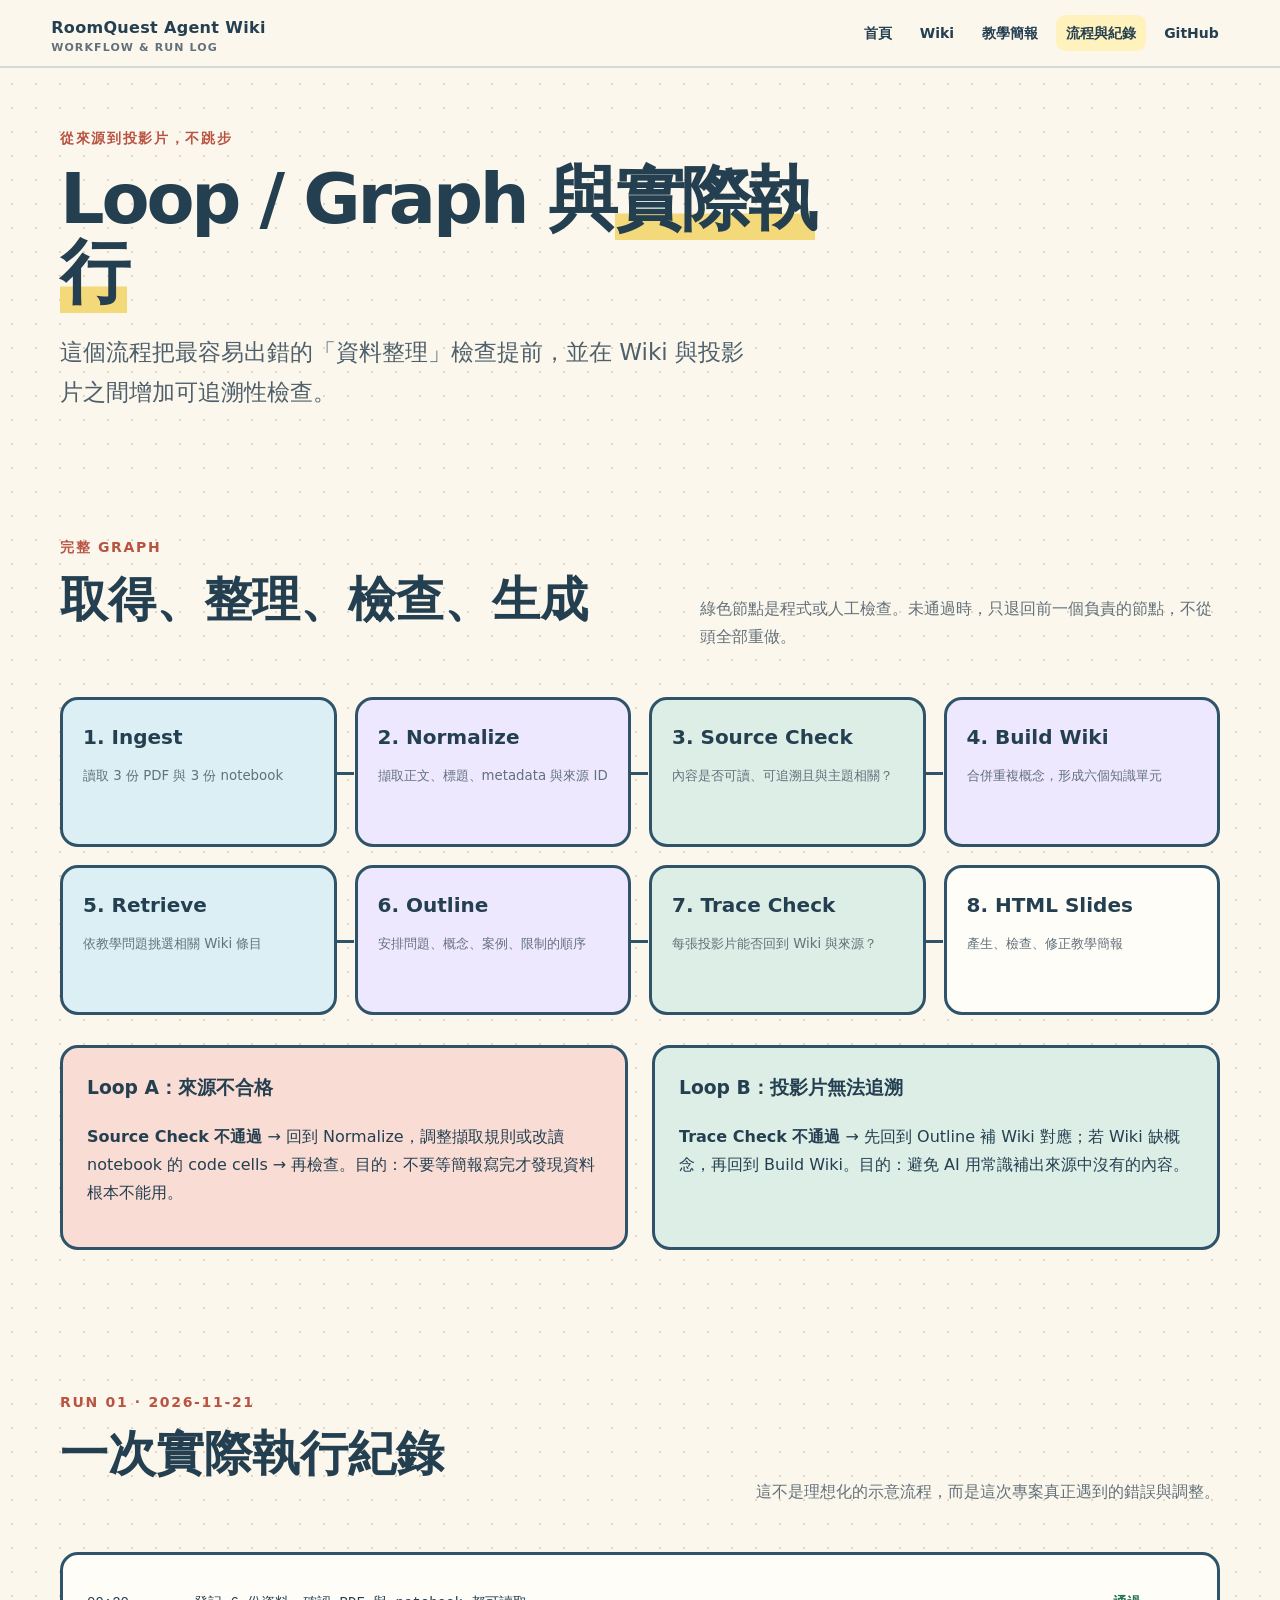
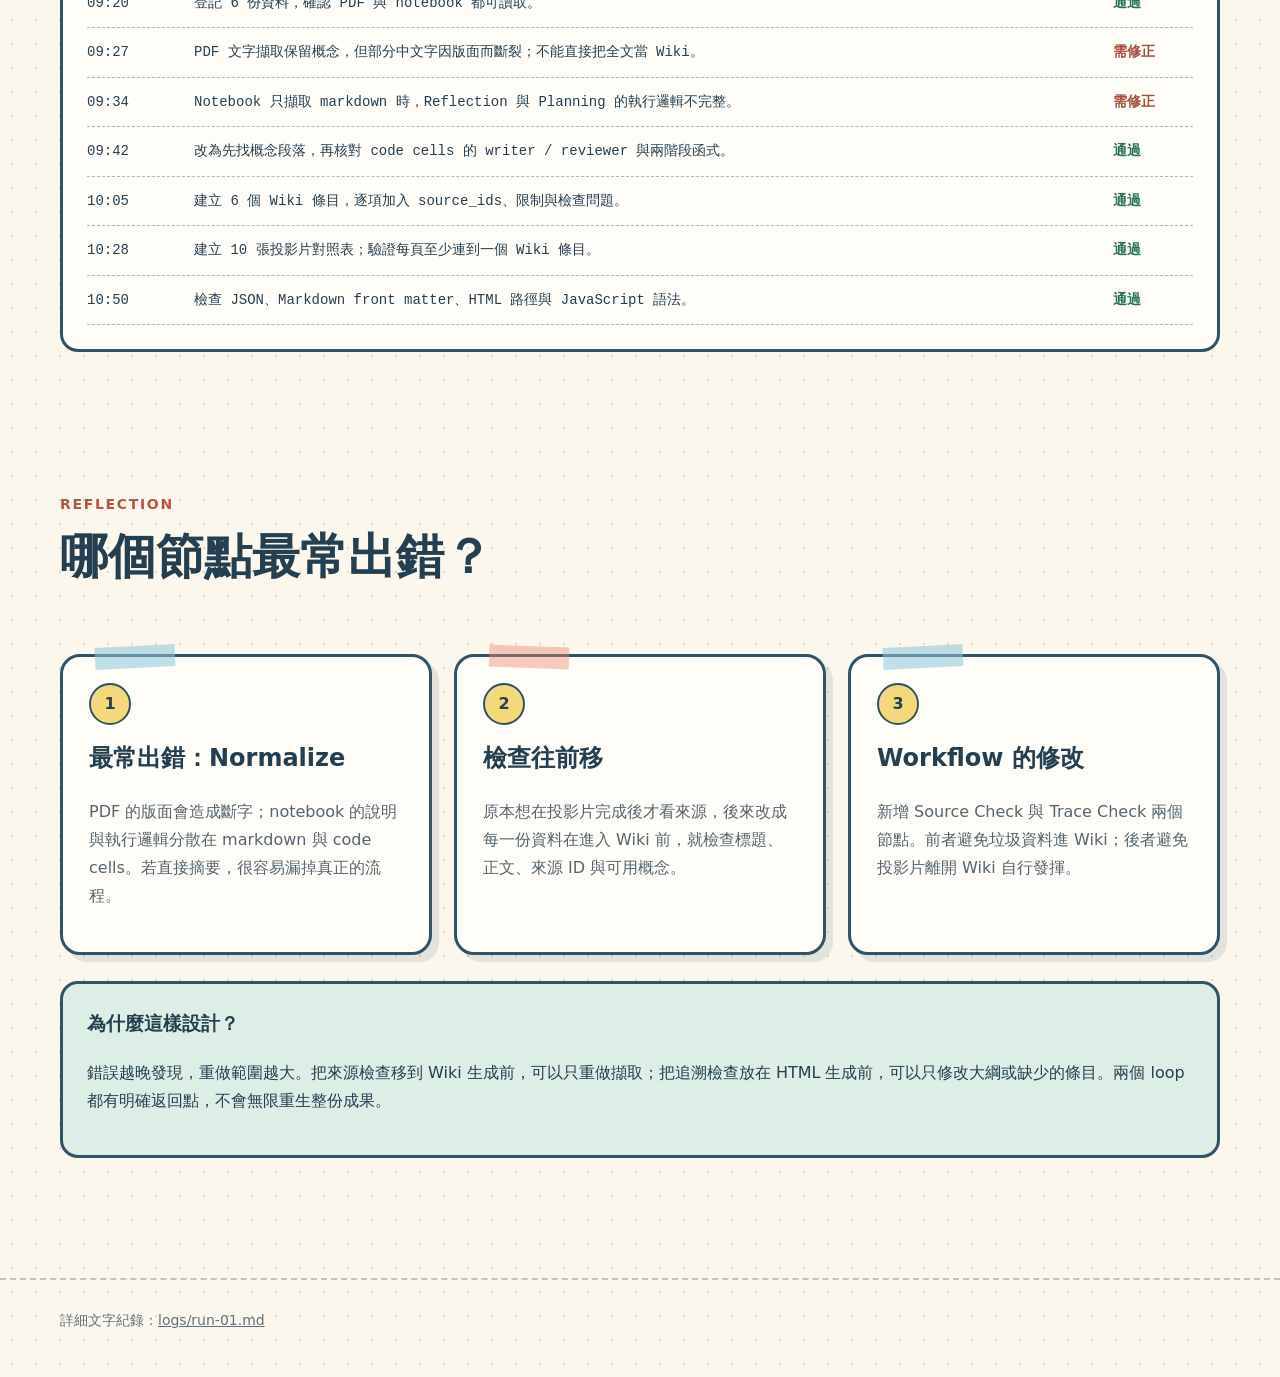
==== workflow.html @ 37bdeba7 "Build LLM Wiki, teaching slides, and workflow report" ====
<!doctype html>
<html lang="zh-Hant">
<head>
  <meta charset="utf-8"><meta name="viewport" content="width=device-width, initial-scale=1">
  <meta name="description" content="RoomQuest Agent Wiki 的 loop、graph、實際執行紀錄與反思。">
  <title>流程與執行紀錄｜RoomQuest Agent Wiki</title><link rel="stylesheet" href="assets/styles.css">
</head>
<body>
  <header class="site-header"><a class="brand" href="index.html">RoomQuest Agent Wiki<small>WORKFLOW & RUN LOG</small></a><nav class="site-nav" aria-label="主要導覽"><a href="index.html">首頁</a><a href="wiki/">Wiki</a><a href="slides.html">教學簡報</a><a href="workflow.html" aria-current="page">流程與紀錄</a><a href="https://github.com/lyixuan0718/roomquest-agent-wiki">GitHub</a></nav></header>
  <main>
    <section class="wrap page-intro"><p class="eyebrow">從來源到投影片，不跳步</p><h1>Loop / Graph 與<span class="mark">實際執行</span></h1><p class="lead">這個流程把最容易出錯的「資料整理」檢查提前，並在 Wiki 與投影片之間增加可追溯性檢查。</p></section>

    <section class="section"><div class="wrap">
      <div class="section-head"><div><p class="eyebrow">完整 graph</p><h2>取得、整理、檢查、生成</h2></div><p class="section-note">綠色節點是程式或人工檢查。未通過時，只退回前一個負責的節點，不從頭全部重做。</p></div>
      <div class="flow">
        <div class="flow-node data"><b>1. Ingest</b><small>讀取 3 份 PDF 與 3 份 notebook</small></div>
        <div class="flow-node ai"><b>2. Normalize</b><small>擷取正文、標題、metadata 與來源 ID</small></div>
        <div class="flow-node check"><b>3. Source Check</b><small>內容是否可讀、可追溯且與主題相關？</small></div>
        <div class="flow-node ai"><b>4. Build Wiki</b><small>合併重複概念，形成六個知識單元</small></div>
        <div class="flow-node data"><b>5. Retrieve</b><small>依教學問題挑選相關 Wiki 條目</small></div>
        <div class="flow-node ai"><b>6. Outline</b><small>安排問題、概念、案例、限制的順序</small></div>
        <div class="flow-node check"><b>7. Trace Check</b><small>每張投影片能否回到 Wiki 與來源？</small></div>
        <div class="flow-node"><b>8. HTML Slides</b><small>產生、檢查、修正教學簡報</small></div>
      </div>
      <div class="loop-panel">
        <article class="note alert"><h3>Loop A：來源不合格</h3><p><b>Source Check 不通過</b> → 回到 Normalize，調整擷取規則或改讀 notebook 的 code cells → 再檢查。目的：不要等簡報寫完才發現資料根本不能用。</p></article>
        <article class="note good"><h3>Loop B：投影片無法追溯</h3><p><b>Trace Check 不通過</b> → 先回到 Outline 補 Wiki 對應；若 Wiki 缺概念，再回到 Build Wiki。目的：避免 AI 用常識補出來源中沒有的內容。</p></article>
      </div>
    </div></section>

    <section class="section"><div class="wrap">
      <div class="section-head"><div><p class="eyebrow">Run 01 · 2026-11-21</p><h2>一次實際執行紀錄</h2></div><p class="section-note">這不是理想化的示意流程，而是這次專案真正遇到的錯誤與調整。</p></div>
      <div class="note log">
        <div class="log-row"><span>09:20</span><span>登記 6 份資料，確認 PDF 與 notebook 都可讀取。</span><span class="status-ok">通過</span></div>
        <div class="log-row"><span>09:27</span><span>PDF 文字擷取保留概念，但部分中文字因版面而斷裂；不能直接把全文當 Wiki。</span><span class="status-fix">需修正</span></div>
        <div class="log-row"><span>09:34</span><span>Notebook 只擷取 markdown 時，Reflection 與 Planning 的執行邏輯不完整。</span><span class="status-fix">需修正</span></div>
        <div class="log-row"><span>09:42</span><span>改為先找概念段落，再核對 code cells 的 writer / reviewer 與兩階段函式。</span><span class="status-ok">通過</span></div>
        <div class="log-row"><span>10:05</span><span>建立 6 個 Wiki 條目，逐項加入 source_ids、限制與檢查問題。</span><span class="status-ok">通過</span></div>
        <div class="log-row"><span>10:28</span><span>建立 10 張投影片對照表；驗證每頁至少連到一個 Wiki 條目。</span><span class="status-ok">通過</span></div>
        <div class="log-row"><span>10:50</span><span>檢查 JSON、Markdown front matter、HTML 路徑與 JavaScript 語法。</span><span class="status-ok">通過</span></div>
      </div>
    </div></section>

    <section class="section"><div class="wrap">
      <div class="section-head"><div><p class="eyebrow">Reflection</p><h2>哪個節點最常出錯？</h2></div></div>
      <div class="cards">
        <article class="card"><span class="num">1</span><h3>最常出錯：Normalize</h3><p>PDF 的版面會造成斷字；notebook 的說明與執行邏輯分散在 markdown 與 code cells。若直接摘要，很容易漏掉真正的流程。</p></article>
        <article class="card"><span class="num">2</span><h3>檢查往前移</h3><p>原本想在投影片完成後才看來源，後來改成每一份資料在進入 Wiki 前，就檢查標題、正文、來源 ID 與可用概念。</p></article>
        <article class="card"><span class="num">3</span><h3>Workflow 的修改</h3><p>新增 Source Check 與 Trace Check 兩個節點。前者避免垃圾資料進 Wiki；後者避免投影片離開 Wiki 自行發揮。</p></article>
      </div>
      <div class="note good" style="margin-top:26px"><h3>為什麼這樣設計？</h3><p>錯誤越晚發現，重做範圍越大。把來源檢查移到 Wiki 生成前，可以只重做擷取；把追溯檢查放在 HTML 生成前，可以只修改大綱或缺少的條目。兩個 loop 都有明確返回點，不會無限重生整份成果。</p></div>
    </div></section>
  </main>
  <footer class="footer"><div class="wrap">詳細文字紀錄：<a href="https://github.com/lyixuan0718/roomquest-agent-wiki/blob/main/logs/run-01.md">logs/run-01.md</a></div></footer>
</body></html>
---- assets/styles.css ----
:root {
  --paper: #fbf7ed;
  --paper-2: #fffdf8;
  --ink: #243f50;
  --muted: #63717a;
  --line: #2f5368;
  --yellow: #f4d97a;
  --yellow-soft: #fff2bd;
  --coral: #e9856f;
  --coral-soft: #f9ddd4;
  --blue: #8fc7dc;
  --blue-soft: #dceff5;
  --green: #83bca5;
  --green-soft: #dceee6;
  --shadow: 7px 7px 0 rgba(47, 83, 104, .12);
  --radius: 20px;
}

* { box-sizing: border-box; }
html { scroll-behavior: smooth; }
body {
  margin: 0;
  color: var(--ink);
  background-color: var(--paper);
  background-image: radial-gradient(#ded6c6 1.3px, transparent 1.3px);
  background-size: 24px 24px;
  font-family: "Noto Sans TC", "PingFang TC", system-ui, sans-serif;
  line-height: 1.75;
}
a { color: inherit; }
button, input { font: inherit; }
button { color: inherit; }
:focus-visible { outline: 4px solid var(--coral); outline-offset: 3px; }

.site-header {
  position: sticky; top: 0; z-index: 20;
  display: flex; align-items: center; justify-content: space-between; gap: 20px;
  min-height: 68px; padding: 10px clamp(18px, 4vw, 56px);
  background: rgba(251, 247, 237, .96); border-bottom: 2px solid rgba(47,83,104,.18);
}
.brand { font-weight: 900; text-decoration: none; letter-spacing: .02em; }
.brand small { display: block; color: var(--muted); font-size: 11px; line-height: 1; letter-spacing: .1em; }
.site-nav { display: flex; flex-wrap: wrap; gap: 8px; }
.site-nav a { padding: 6px 10px; border-radius: 9px; text-decoration: none; font-weight: 700; font-size: 14px; }
.site-nav a:hover, .site-nav a[aria-current="page"] { background: var(--yellow-soft); }

.wrap { width: min(1160px, calc(100% - 36px)); margin: 0 auto; }
.hero { display: grid; grid-template-columns: 1.25fr .75fr; gap: clamp(28px, 6vw, 90px); align-items: center; min-height: 69vh; padding: 72px 0 54px; }
.eyebrow { margin: 0 0 12px; color: #b95443; font-size: 14px; font-weight: 900; letter-spacing: .12em; text-transform: uppercase; }
h1, h2, h3, p { margin-top: 0; }
h1 { max-width: 780px; margin-bottom: 22px; font-size: clamp(42px, 6.6vw, 82px); line-height: 1.05; letter-spacing: -.045em; }
h1 .mark, .mark { box-shadow: inset 0 -.38em var(--yellow); }
.lead { max-width: 700px; color: #4f606b; font-size: clamp(18px, 2vw, 23px); }
.actions { display: flex; flex-wrap: wrap; gap: 12px; margin-top: 30px; }
.btn { display: inline-flex; align-items: center; justify-content: center; min-height: 46px; padding: 9px 18px; border: 3px solid var(--line); border-radius: 12px; background: var(--yellow-soft); box-shadow: 4px 4px 0 rgba(47,83,104,.18); font-weight: 900; text-decoration: none; cursor: pointer; }
.btn:hover { transform: translate(2px, 2px); box-shadow: 2px 2px 0 rgba(47,83,104,.18); }
.btn.secondary { background: var(--paper-2); }
.hero-sketch { position: relative; min-height: 370px; }
.photo-frame { position: absolute; inset: 28px 20px 38px 32px; padding: 20px; border: 4px solid var(--line); border-radius: 26px; background: var(--blue-soft); box-shadow: var(--shadow); transform: rotate(2deg); }
.photo-frame::before { content: "教室照片"; position: absolute; top: -17px; left: 30px; padding: 3px 16px; background: var(--coral-soft); font-weight: 800; transform: rotate(-5deg); }
.room { position: relative; height: 100%; overflow: hidden; border: 2px dashed rgba(47,83,104,.45); border-radius: 15px; background: var(--paper-2); }
.room .board { position: absolute; top: 16%; left: 8%; width: 44%; height: 27%; border: 4px solid var(--line); background: #dcae78; }
.room .paper { display: inline-block; width: 17%; height: 45%; margin: 8% 3%; background: white; transform: rotate(-3deg); }
.room .chair { position: absolute; bottom: 17%; width: 18%; height: 28%; border: 4px solid var(--line); border-radius: 10px 10px 3px 3px; background: var(--blue); }
.room .c1 { left: 17%; }.room .c2 { left: 41%; }.room .c3 { left: 65%; }
.room .bottle { position: absolute; left: 46%; bottom: 44%; width: 12%; height: 21%; border: 4px solid var(--line); border-radius: 10px 10px 18px 18px; background: var(--coral); }
.callout { position: absolute; z-index: 2; max-width: 210px; padding: 10px 13px; border: 3px solid var(--line); border-radius: 12px; background: var(--yellow-soft); font-weight: 800; }
.callout.one { right: -4px; top: 0; transform: rotate(3deg); }
.callout.two { left: -6px; bottom: 0; transform: rotate(-3deg); background: var(--green-soft); }

.section { padding: 70px 0; }
.section-head { display: flex; align-items: end; justify-content: space-between; gap: 24px; margin-bottom: 30px; }
.section h2 { font-size: clamp(30px, 4vw, 48px); line-height: 1.15; }
.section-note { max-width: 520px; color: var(--muted); }
.cards { display: grid; grid-template-columns: repeat(3, 1fr); gap: 22px; }
.card { position: relative; padding: 26px; border: 3px solid var(--line); border-radius: var(--radius); background: var(--paper-2); box-shadow: var(--shadow); }
.card::before { content: ""; position: absolute; top: -11px; left: 32px; width: 80px; height: 22px; background: rgba(143,199,220,.55); transform: rotate(-3deg); }
.card:nth-child(2n)::before { background: rgba(233,133,111,.42); transform: rotate(2deg); }
.card h3 { font-size: 24px; line-height: 1.3; }
.card p { color: #55666f; }
.card-link { font-weight: 900; text-decoration-thickness: 2px; text-underline-offset: 4px; }
.num { display: inline-grid; place-items: center; width: 42px; height: 42px; margin-bottom: 18px; border-radius: 50%; background: var(--yellow); border: 2px solid var(--line); font-weight: 900; }
.fact-strip { display: grid; grid-template-columns: repeat(3, 1fr); border: 3px solid var(--line); border-radius: var(--radius); overflow: hidden; background: var(--paper-2); }
.fact { padding: 26px; text-align: center; }
.fact + .fact { border-left: 2px dashed rgba(47,83,104,.35); }
.fact strong { display: block; font-size: 36px; line-height: 1.1; }
.fact span { color: var(--muted); }
.trace-table { width: 100%; border-collapse: collapse; background: var(--paper-2); border: 3px solid var(--line); }
.trace-table th, .trace-table td { padding: 14px 16px; border-bottom: 1px solid #cfc9bb; text-align: left; vertical-align: top; }
.trace-table th { background: var(--blue-soft); }
.tag { display: inline-block; margin: 2px 4px 2px 0; padding: 2px 8px; border: 1px solid var(--line); border-radius: 999px; background: var(--paper-2); font-size: 12px; font-weight: 800; }
.footer { margin-top: 50px; padding: 28px 0 44px; border-top: 2px dashed rgba(47,83,104,.3); color: var(--muted); font-size: 14px; }

/* Wiki */
.page-intro { padding: 58px 0 30px; }
.page-intro h1 { font-size: clamp(40px, 6vw, 70px); }
.wiki-layout { display: grid; grid-template-columns: 260px minmax(0, 1fr); gap: 28px; align-items: start; padding-bottom: 70px; }
.wiki-menu { position: sticky; top: 92px; padding: 18px; border: 3px solid var(--line); border-radius: 16px; background: var(--paper-2); }
.wiki-menu button { display: block; width: 100%; margin: 4px 0; padding: 10px 11px; border: 0; border-radius: 9px; background: transparent; text-align: left; cursor: pointer; font-weight: 800; }
.wiki-menu button:hover, .wiki-menu button.active { background: var(--yellow-soft); }
.wiki-entry { display: none; padding: clamp(24px, 5vw, 52px); border: 3px solid var(--line); border-radius: 24px; background: var(--paper-2); box-shadow: var(--shadow); }
.wiki-entry.active { display: block; }
.wiki-entry h2 { font-size: clamp(31px, 4vw, 46px); }
.wiki-entry h3 { margin-top: 32px; font-size: 21px; }
.checklist { padding: 18px 22px 18px 44px; background: var(--green-soft); border-left: 7px solid var(--green); }
.source-box { margin-top: 34px; padding-top: 20px; border-top: 2px dashed #c8c1b1; }

/* Workflow */
.flow { display: grid; grid-template-columns: repeat(4, 1fr); gap: 18px; margin: 30px 0; }
.flow-node { position: relative; min-height: 150px; padding: 20px; border: 3px solid var(--line); border-radius: 18px; background: var(--paper-2); }
.flow-node::after { content: ""; position: absolute; top: 50%; right: -20px; width: 20px; border-top: 3px solid var(--line); }
.flow-node:nth-child(4)::after, .flow-node:last-child::after { display: none; }
.flow-node.check { background: var(--green-soft); }.flow-node.ai { background: #eee8ff; }.flow-node.data { background: var(--blue-soft); }
.flow-node b { display: block; margin-bottom: 6px; font-size: 20px; }
.flow-node small { color: var(--muted); }
.loop-panel { display: grid; grid-template-columns: 1fr 1fr; gap: 24px; }
.note { padding: 24px; border: 3px solid var(--line); border-radius: 18px; background: var(--paper-2); }
.note.alert { background: var(--coral-soft); }.note.good { background: var(--green-soft); }
.log { font-family: ui-monospace, SFMono-Regular, Menlo, monospace; font-size: 14px; }
.log-row { display: grid; grid-template-columns: 95px 1fr 80px; gap: 12px; padding: 12px 0; border-bottom: 1px dashed #bbb4a7; }
.status-ok { color: #267454; font-weight: 900; }.status-fix { color: #a54d3d; font-weight: 900; }

/* Slides */
body.deck-page { min-height: 100vh; overflow: hidden; background-image: none; }
.deck-shell { display: grid; grid-template-rows: auto 1fr auto; height: 100vh; background: var(--paper); }
.deck-top, .deck-bottom { display: flex; align-items: center; justify-content: space-between; gap: 16px; padding: 10px 22px; border-color: rgba(47,83,104,.22); }
.deck-top { border-bottom: 2px solid; }.deck-bottom { border-top: 2px solid; }
.deck-title { font-weight: 900; }.deck-counter { font-variant-numeric: tabular-nums; font-weight: 900; }
.progress { flex: 1; max-width: 360px; height: 8px; overflow: hidden; border: 1px solid var(--line); border-radius: 999px; background: white; }
.progress span { display: block; width: 10%; height: 100%; background: var(--coral); transition: width .25s ease; }
.slides { position: relative; overflow: hidden; }
.slide { position: absolute; inset: 0; display: none; overflow-y: auto; padding: clamp(28px, 5vw, 72px); }
.slide.active { display: grid; align-content: center; animation: appear .25s ease-out; }
@keyframes appear { from { opacity: 0; transform: translateY(8px); } }
.slide-inner { width: min(1180px, 100%); margin: auto; }
.slide-kicker { color: #ae503f; font-weight: 900; letter-spacing: .12em; }
.slide h1 { max-width: 1050px; font-size: clamp(42px, 6vw, 78px); }
.slide h2 { font-size: clamp(34px, 5vw, 64px); line-height: 1.12; }
.slide .big { max-width: 970px; font-size: clamp(20px, 2.4vw, 32px); line-height: 1.55; }
.split { display: grid; grid-template-columns: 1fr 1fr; gap: clamp(24px, 5vw, 64px); align-items: center; }
.three { display: grid; grid-template-columns: repeat(3, 1fr); gap: 20px; }
.concept { padding: 22px; border: 3px solid var(--line); border-radius: 18px; background: var(--paper-2); box-shadow: 5px 5px 0 rgba(47,83,104,.12); }
.concept strong { display: block; margin-bottom: 8px; font-size: 22px; }
.bad { background: var(--coral-soft); }.good { background: var(--green-soft); }.info { background: var(--blue-soft); }
.formula { padding: 22px; border: 4px solid var(--line); background: var(--yellow-soft); text-align: center; font-size: clamp(26px, 4vw, 52px); font-weight: 900; transform: rotate(-1deg); }
.code-card { padding: 22px; border: 3px solid var(--line); border-radius: 16px; background: #263d4b; color: #f7f0dc; font: 16px/1.7 ui-monospace, monospace; white-space: pre-wrap; }
.mini-flow { display: grid; grid-template-columns: repeat(3, 1fr); gap: 34px; align-items: stretch; }
.mini-flow .concept { position: relative; }
.mini-flow .concept:not(:last-child)::after { content: ""; position: absolute; top: 50%; right: -36px; width: 36px; border-top: 4px solid var(--line); }
.source-chips { margin-top: 24px; color: var(--muted); font-size: 13px; }
.reveal { opacity: .18; filter: grayscale(1); transition: .25s; }.reveal.shown { opacity: 1; filter: none; }
.deck-controls { display: flex; gap: 8px; }
.deck-controls button { min-width: 76px; padding: 7px 12px; border: 2px solid var(--line); border-radius: 9px; background: var(--paper-2); font-weight: 900; cursor: pointer; }
.deck-controls button:hover { background: var(--yellow-soft); }
.help { color: var(--muted); font-size: 13px; }

@media (max-width: 850px) {
  .hero, .split, .wiki-layout, .loop-panel { grid-template-columns: 1fr; }
  .hero { padding-top: 45px; }.hero-sketch { min-height: 320px; }
  .cards, .three { grid-template-columns: 1fr; }
  .fact-strip { grid-template-columns: 1fr; }.fact + .fact { border-left: 0; border-top: 2px dashed rgba(47,83,104,.35); }
  .wiki-menu { position: static; display: flex; overflow-x: auto; gap: 4px; }.wiki-menu button { min-width: 190px; }
  .flow { grid-template-columns: 1fr 1fr; }.flow-node:nth-child(2)::after { display: none; }
  .mini-flow { grid-template-columns: 1fr; }.mini-flow .concept:not(:last-child)::after { display: none; }
  .slide { padding: 24px; align-content: start; }.slide-inner { padding: 10px 0 30px; }
  .help { display: none; }
}
@media (max-width: 560px) {
  .site-header { align-items: flex-start; flex-direction: column; gap: 4px; }.site-nav { width: 100%; overflow-x: auto; flex-wrap: nowrap; }
  .site-nav a { white-space: nowrap; }
  .section-head { align-items: start; flex-direction: column; }
  .flow { grid-template-columns: 1fr; }.flow-node::after { display: none; }
  .log-row { grid-template-columns: 1fr; }
  .deck-top { padding: 8px 12px; }.deck-title { font-size: 13px; }.progress { max-width: 120px; }
  .deck-bottom { padding: 8px 12px; }.deck-controls button { min-width: 64px; }
}

@media (prefers-reduced-motion: reduce) {
  *, *::before, *::after { scroll-behavior: auto !important; animation: none !important; transition: none !important; }
}
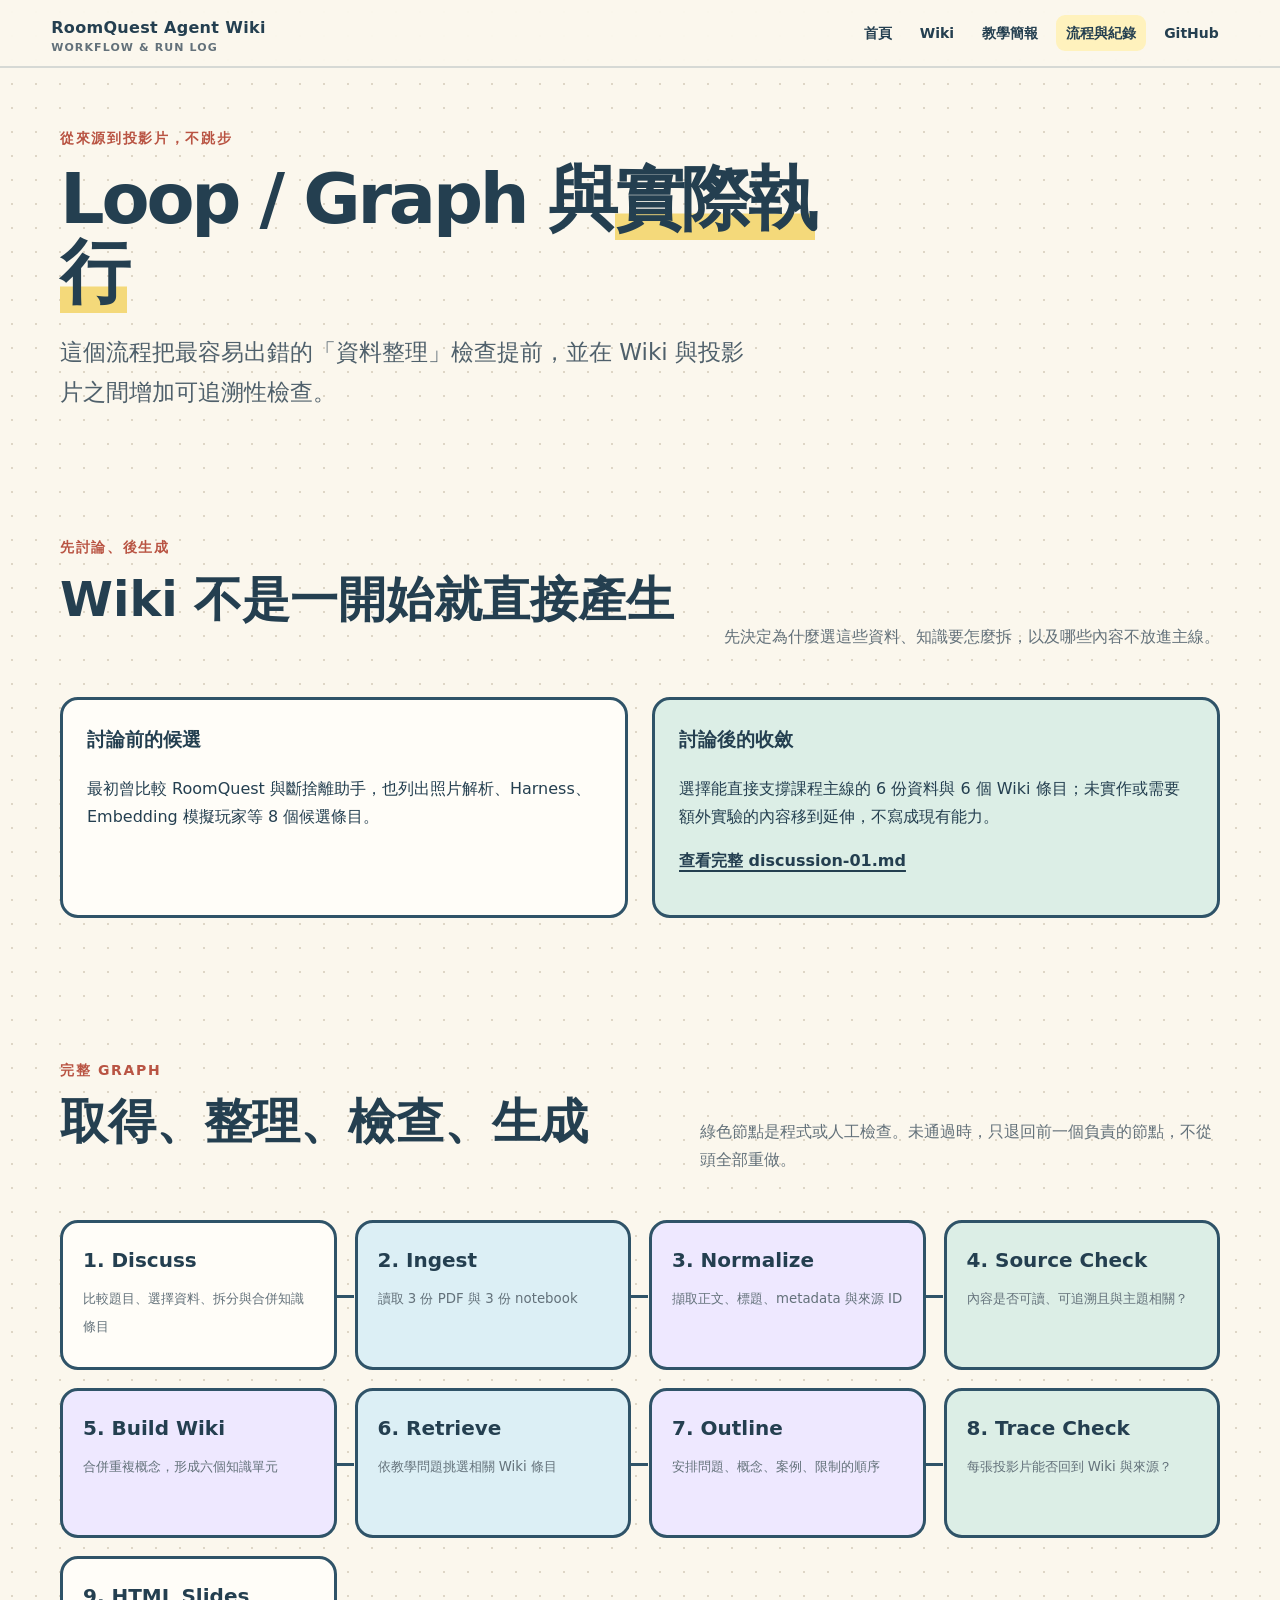
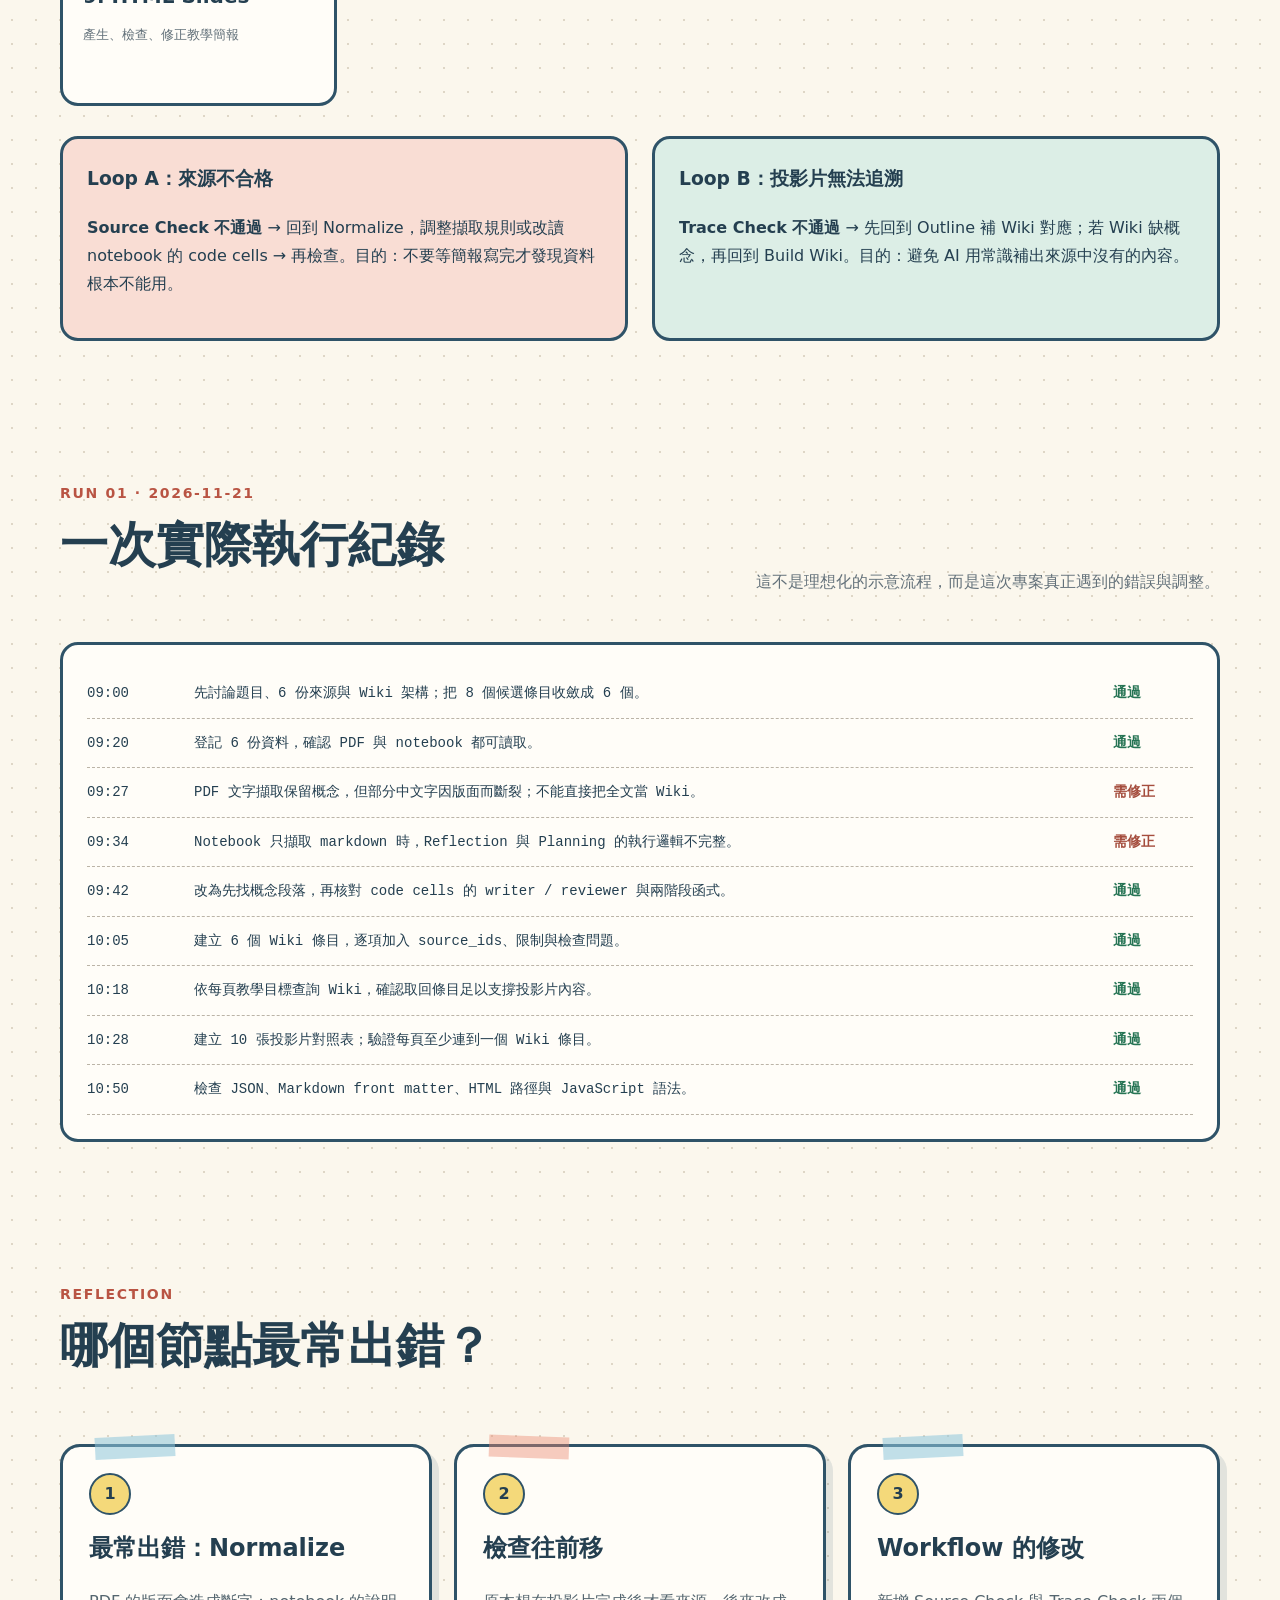
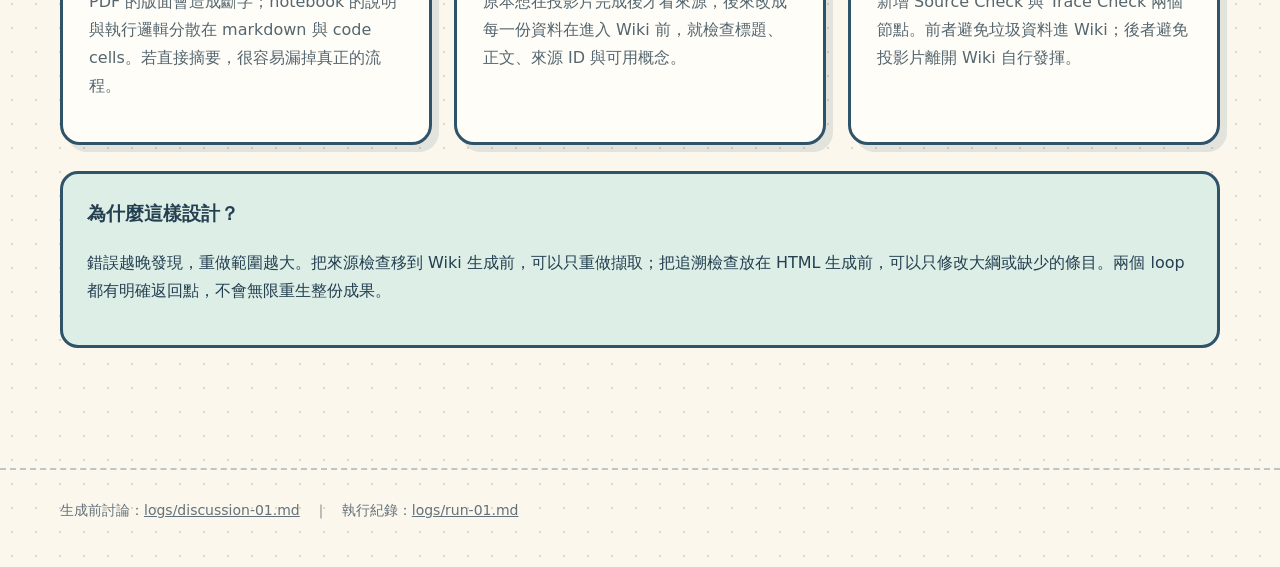
==== commit 48f30b9f: "Document discussion-first workflow and raw run evidence" ====
--- a/workflow.html
+++ b/workflow.html
@@ -11,16 +11,25 @@
     <section class="wrap page-intro"><p class="eyebrow">從來源到投影片，不跳步</p><h1>Loop / Graph 與<span class="mark">實際執行</span></h1><p class="lead">這個流程把最容易出錯的「資料整理」檢查提前，並在 Wiki 與投影片之間增加可追溯性檢查。</p></section>
 
     <section class="section"><div class="wrap">
+      <div class="section-head"><div><p class="eyebrow">先討論、後生成</p><h2>Wiki 不是一開始就直接產生</h2></div><p class="section-note">先決定為什麼選這些資料、知識要怎麼拆，以及哪些內容不放進主線。</p></div>
+      <div class="loop-panel">
+        <article class="note"><h3>討論前的候選</h3><p>最初曾比較 RoomQuest 與斷捨離助手，也列出照片解析、Harness、Embedding 模擬玩家等 8 個候選條目。</p></article>
+        <article class="note good"><h3>討論後的收斂</h3><p>選擇能直接支撐課程主線的 6 份資料與 6 個 Wiki 條目；未實作或需要額外實驗的內容移到延伸，不寫成現有能力。</p><p><a class="card-link" href="https://github.com/lyixuan0718/roomquest-agent-wiki/blob/main/logs/discussion-01.md">查看完整 discussion-01.md</a></p></article>
+      </div>
+    </div></section>
+
+    <section class="section"><div class="wrap">
       <div class="section-head"><div><p class="eyebrow">完整 graph</p><h2>取得、整理、檢查、生成</h2></div><p class="section-note">綠色節點是程式或人工檢查。未通過時，只退回前一個負責的節點，不從頭全部重做。</p></div>
       <div class="flow">
-        <div class="flow-node data"><b>1. Ingest</b><small>讀取 3 份 PDF 與 3 份 notebook</small></div>
-        <div class="flow-node ai"><b>2. Normalize</b><small>擷取正文、標題、metadata 與來源 ID</small></div>
-        <div class="flow-node check"><b>3. Source Check</b><small>內容是否可讀、可追溯且與主題相關？</small></div>
-        <div class="flow-node ai"><b>4. Build Wiki</b><small>合併重複概念，形成六個知識單元</small></div>
-        <div class="flow-node data"><b>5. Retrieve</b><small>依教學問題挑選相關 Wiki 條目</small></div>
-        <div class="flow-node ai"><b>6. Outline</b><small>安排問題、概念、案例、限制的順序</small></div>
-        <div class="flow-node check"><b>7. Trace Check</b><small>每張投影片能否回到 Wiki 與來源？</small></div>
-        <div class="flow-node"><b>8. HTML Slides</b><small>產生、檢查、修正教學簡報</small></div>
+        <div class="flow-node"><b>1. Discuss</b><small>比較題目、選擇資料、拆分與合併知識條目</small></div>
+        <div class="flow-node data"><b>2. Ingest</b><small>讀取 3 份 PDF 與 3 份 notebook</small></div>
+        <div class="flow-node ai"><b>3. Normalize</b><small>擷取正文、標題、metadata 與來源 ID</small></div>
+        <div class="flow-node check"><b>4. Source Check</b><small>內容是否可讀、可追溯且與主題相關？</small></div>
+        <div class="flow-node ai"><b>5. Build Wiki</b><small>合併重複概念，形成六個知識單元</small></div>
+        <div class="flow-node data"><b>6. Retrieve</b><small>依教學問題挑選相關 Wiki 條目</small></div>
+        <div class="flow-node ai"><b>7. Outline</b><small>安排問題、概念、案例、限制的順序</small></div>
+        <div class="flow-node check"><b>8. Trace Check</b><small>每張投影片能否回到 Wiki 與來源？</small></div>
+        <div class="flow-node"><b>9. HTML Slides</b><small>產生、檢查、修正教學簡報</small></div>
       </div>
       <div class="loop-panel">
         <article class="note alert"><h3>Loop A：來源不合格</h3><p><b>Source Check 不通過</b> → 回到 Normalize，調整擷取規則或改讀 notebook 的 code cells → 再檢查。目的：不要等簡報寫完才發現資料根本不能用。</p></article>
@@ -31,11 +40,13 @@
     <section class="section"><div class="wrap">
       <div class="section-head"><div><p class="eyebrow">Run 01 · 2026-11-21</p><h2>一次實際執行紀錄</h2></div><p class="section-note">這不是理想化的示意流程，而是這次專案真正遇到的錯誤與調整。</p></div>
       <div class="note log">
+        <div class="log-row"><span>09:00</span><span>先討論題目、6 份來源與 Wiki 架構；把 8 個候選條目收斂成 6 個。</span><span class="status-ok">通過</span></div>
         <div class="log-row"><span>09:20</span><span>登記 6 份資料，確認 PDF 與 notebook 都可讀取。</span><span class="status-ok">通過</span></div>
         <div class="log-row"><span>09:27</span><span>PDF 文字擷取保留概念，但部分中文字因版面而斷裂；不能直接把全文當 Wiki。</span><span class="status-fix">需修正</span></div>
         <div class="log-row"><span>09:34</span><span>Notebook 只擷取 markdown 時，Reflection 與 Planning 的執行邏輯不完整。</span><span class="status-fix">需修正</span></div>
         <div class="log-row"><span>09:42</span><span>改為先找概念段落，再核對 code cells 的 writer / reviewer 與兩階段函式。</span><span class="status-ok">通過</span></div>
         <div class="log-row"><span>10:05</span><span>建立 6 個 Wiki 條目，逐項加入 source_ids、限制與檢查問題。</span><span class="status-ok">通過</span></div>
+        <div class="log-row"><span>10:18</span><span>依每頁教學目標查詢 Wiki，確認取回條目足以支撐投影片內容。</span><span class="status-ok">通過</span></div>
         <div class="log-row"><span>10:28</span><span>建立 10 張投影片對照表；驗證每頁至少連到一個 Wiki 條目。</span><span class="status-ok">通過</span></div>
         <div class="log-row"><span>10:50</span><span>檢查 JSON、Markdown front matter、HTML 路徑與 JavaScript 語法。</span><span class="status-ok">通過</span></div>
       </div>
@@ -51,5 +62,5 @@
       <div class="note good" style="margin-top:26px"><h3>為什麼這樣設計？</h3><p>錯誤越晚發現，重做範圍越大。把來源檢查移到 Wiki 生成前，可以只重做擷取；把追溯檢查放在 HTML 生成前，可以只修改大綱或缺少的條目。兩個 loop 都有明確返回點，不會無限重生整份成果。</p></div>
     </div></section>
   </main>
-  <footer class="footer"><div class="wrap">詳細文字紀錄：<a href="https://github.com/lyixuan0718/roomquest-agent-wiki/blob/main/logs/run-01.md">logs/run-01.md</a></div></footer>
+  <footer class="footer"><div class="wrap">生成前討論：<a href="https://github.com/lyixuan0718/roomquest-agent-wiki/blob/main/logs/discussion-01.md">logs/discussion-01.md</a>　｜　執行紀錄：<a href="https://github.com/lyixuan0718/roomquest-agent-wiki/blob/main/logs/run-01.md">logs/run-01.md</a></div></footer>
 </body></html>
--- a/assets/styles.css
+++ b/assets/styles.css
@@ -109,7 +109,7 @@
 .flow { display: grid; grid-template-columns: repeat(4, 1fr); gap: 18px; margin: 30px 0; }
 .flow-node { position: relative; min-height: 150px; padding: 20px; border: 3px solid var(--line); border-radius: 18px; background: var(--paper-2); }
 .flow-node::after { content: ""; position: absolute; top: 50%; right: -20px; width: 20px; border-top: 3px solid var(--line); }
-.flow-node:nth-child(4)::after, .flow-node:last-child::after { display: none; }
+.flow-node:nth-child(4)::after, .flow-node:nth-child(8)::after, .flow-node:last-child::after { display: none; }
 .flow-node.check { background: var(--green-soft); }.flow-node.ai { background: #eee8ff; }.flow-node.data { background: var(--blue-soft); }
 .flow-node b { display: block; margin-bottom: 6px; font-size: 20px; }
 .flow-node small { color: var(--muted); }
@@ -160,7 +160,7 @@
   .cards, .three { grid-template-columns: 1fr; }
   .fact-strip { grid-template-columns: 1fr; }.fact + .fact { border-left: 0; border-top: 2px dashed rgba(47,83,104,.35); }
   .wiki-menu { position: static; display: flex; overflow-x: auto; gap: 4px; }.wiki-menu button { min-width: 190px; }
-  .flow { grid-template-columns: 1fr 1fr; }.flow-node:nth-child(2)::after { display: none; }
+  .flow { grid-template-columns: 1fr 1fr; }.flow-node:nth-child(2n)::after { display: none; }
   .mini-flow { grid-template-columns: 1fr; }.mini-flow .concept:not(:last-child)::after { display: none; }
   .slide { padding: 24px; align-content: start; }.slide-inner { padding: 10px 0 30px; }
   .help { display: none; }
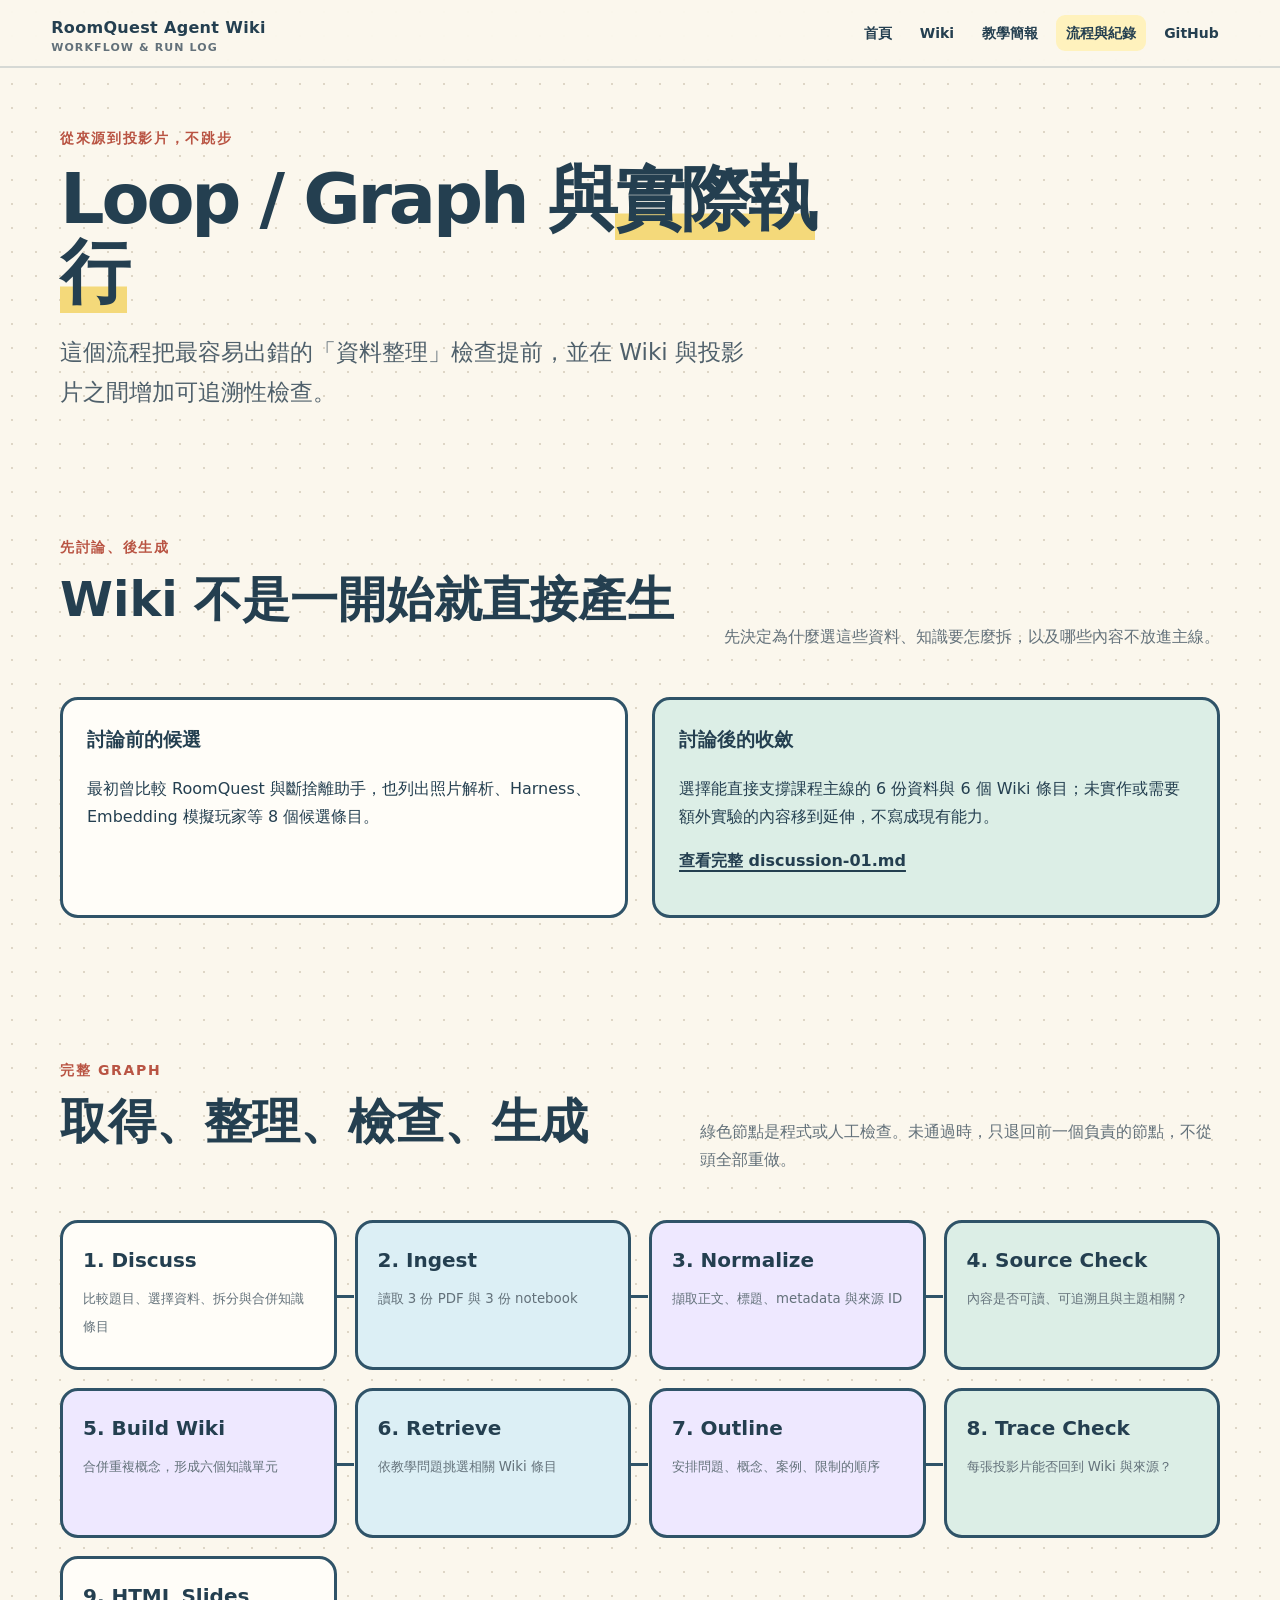
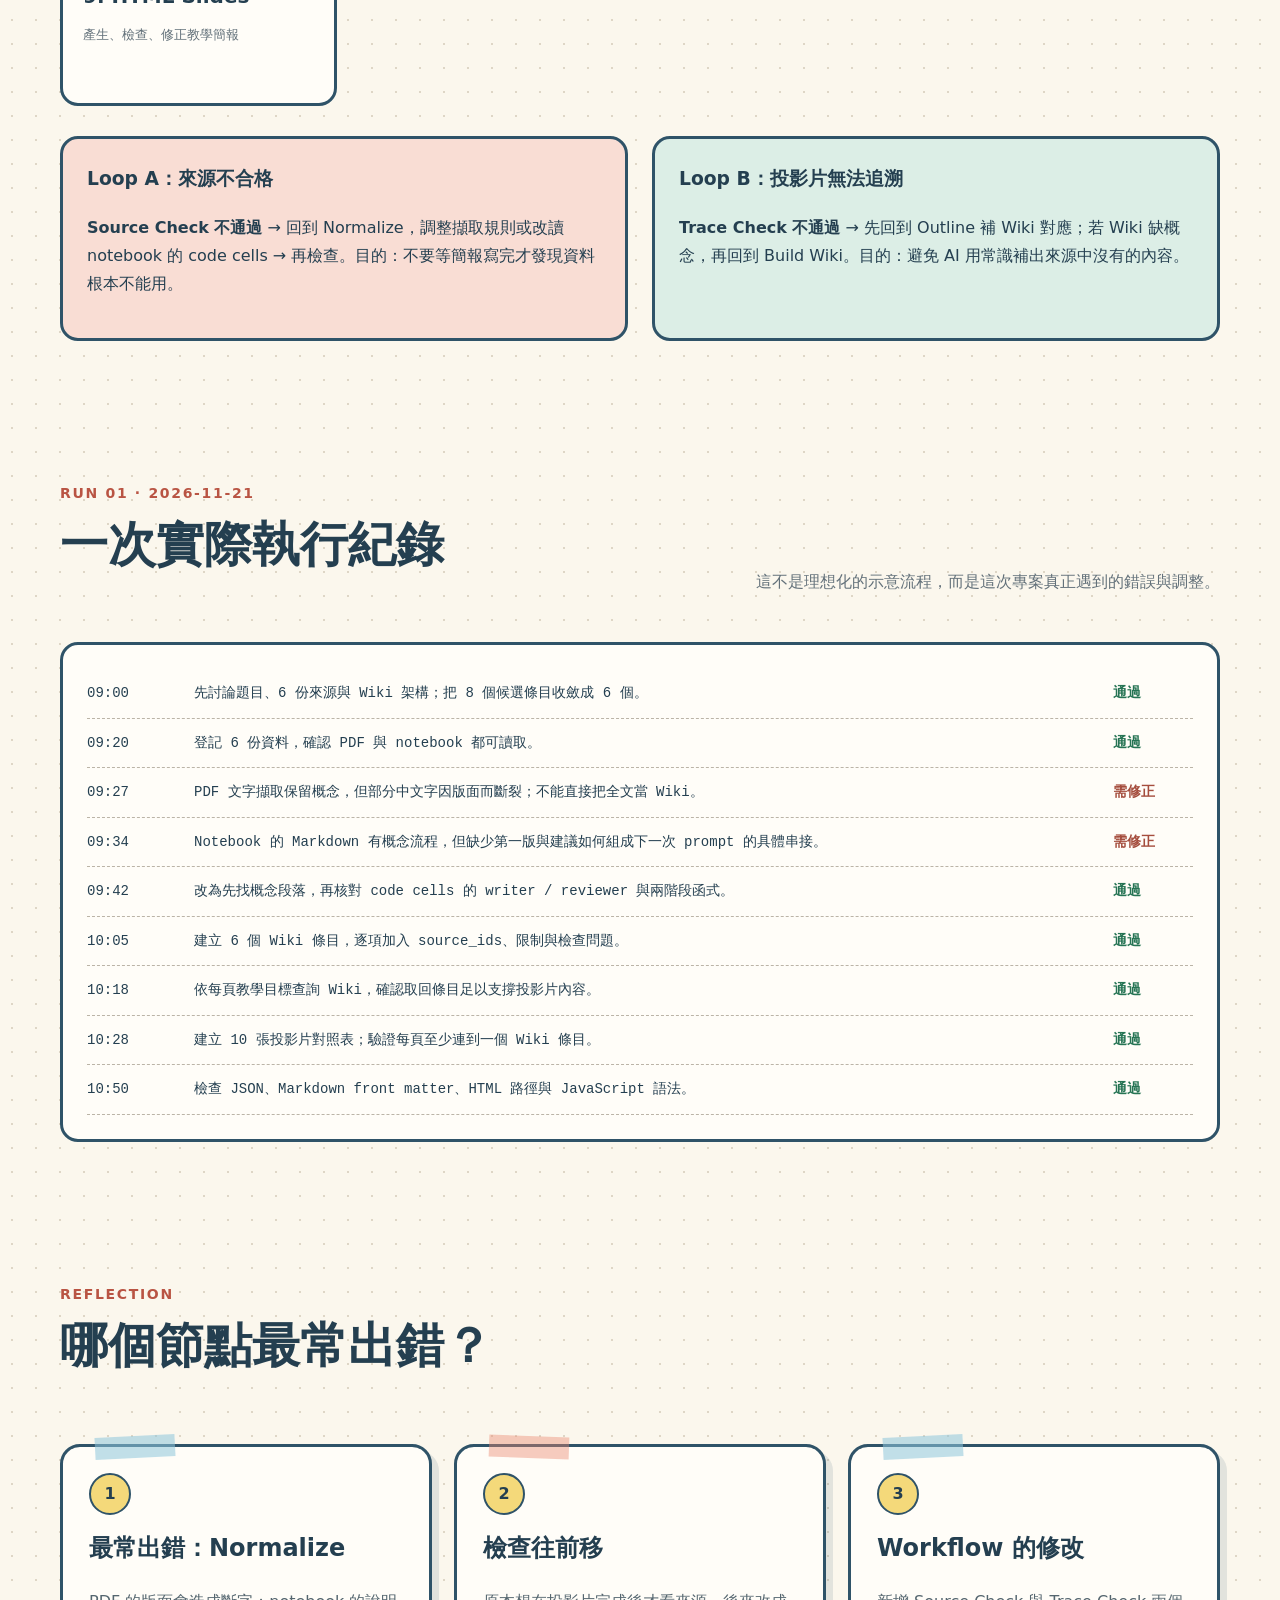
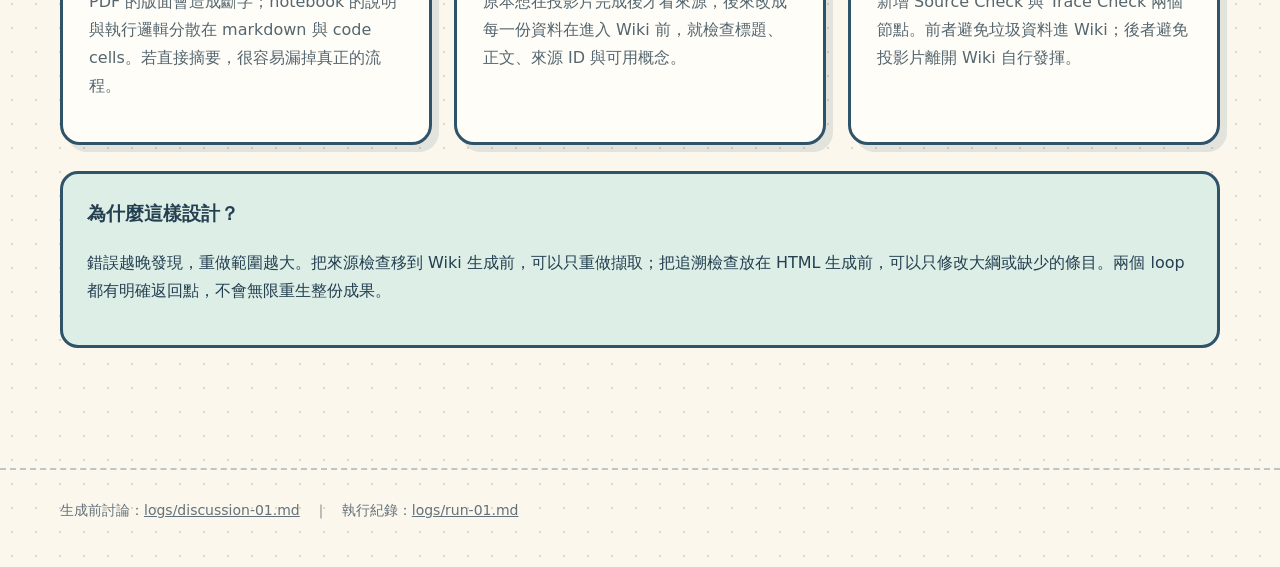
==== commit dc7a322a: "Correct Notebook evidence and remove duplicate wording" ====
--- a/workflow.html
+++ b/workflow.html
@@ -43,7 +43,7 @@
         <div class="log-row"><span>09:00</span><span>先討論題目、6 份來源與 Wiki 架構；把 8 個候選條目收斂成 6 個。</span><span class="status-ok">通過</span></div>
         <div class="log-row"><span>09:20</span><span>登記 6 份資料，確認 PDF 與 notebook 都可讀取。</span><span class="status-ok">通過</span></div>
         <div class="log-row"><span>09:27</span><span>PDF 文字擷取保留概念，但部分中文字因版面而斷裂；不能直接把全文當 Wiki。</span><span class="status-fix">需修正</span></div>
-        <div class="log-row"><span>09:34</span><span>Notebook 只擷取 markdown 時，Reflection 與 Planning 的執行邏輯不完整。</span><span class="status-fix">需修正</span></div>
+        <div class="log-row"><span>09:34</span><span>Notebook 的 Markdown 有概念流程，但缺少第一版與建議如何組成下一次 prompt 的具體串接。</span><span class="status-fix">需修正</span></div>
         <div class="log-row"><span>09:42</span><span>改為先找概念段落，再核對 code cells 的 writer / reviewer 與兩階段函式。</span><span class="status-ok">通過</span></div>
         <div class="log-row"><span>10:05</span><span>建立 6 個 Wiki 條目，逐項加入 source_ids、限制與檢查問題。</span><span class="status-ok">通過</span></div>
         <div class="log-row"><span>10:18</span><span>依每頁教學目標查詢 Wiki，確認取回條目足以支撐投影片內容。</span><span class="status-ok">通過</span></div>
